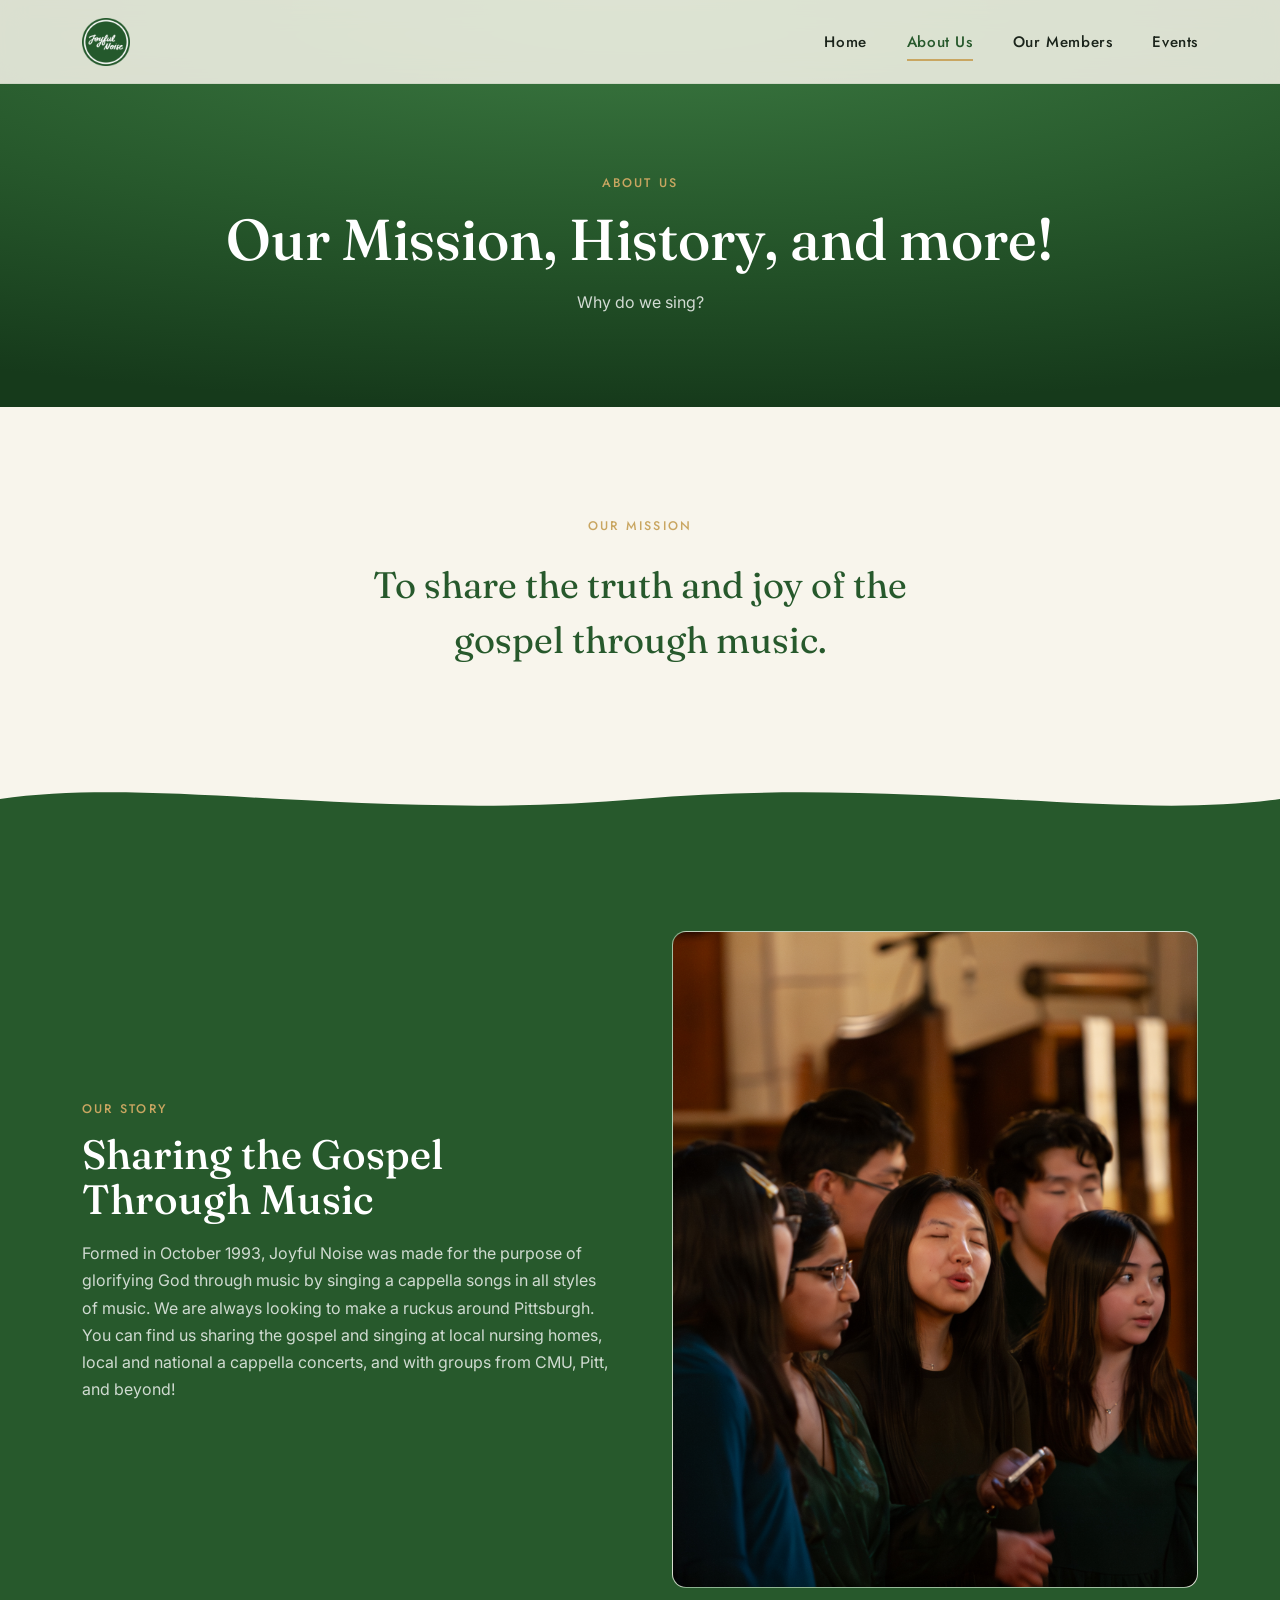
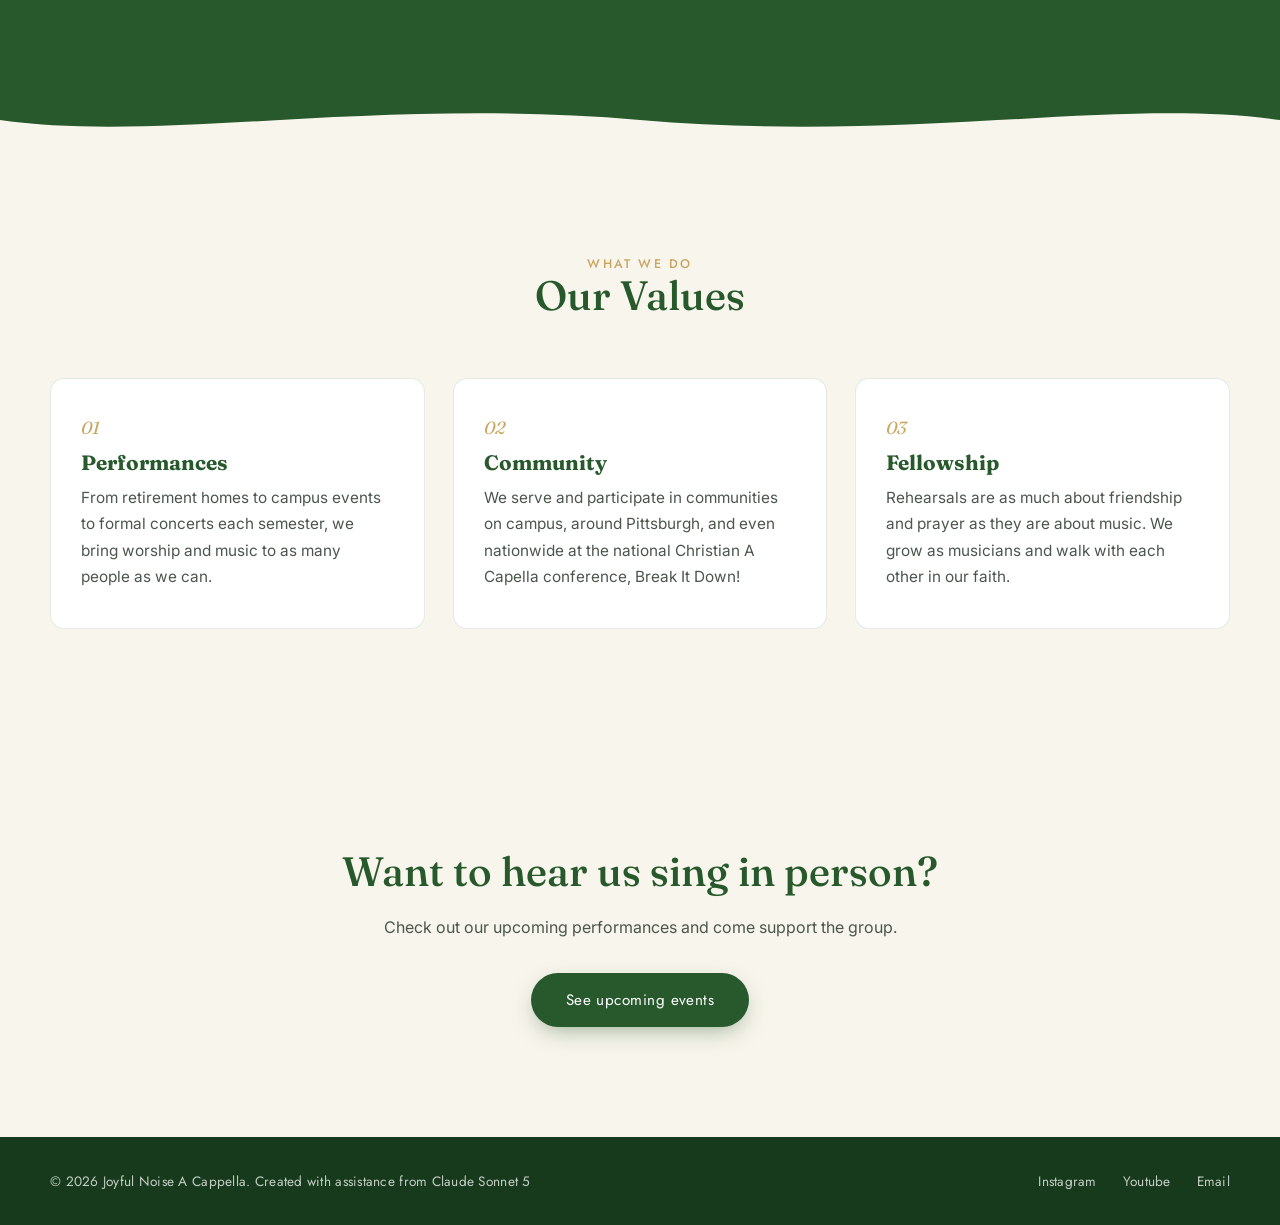
==== about.html @ fcc5c961 "inital commit" ====
<!DOCTYPE html>
<html lang="en">
<head>
<meta charset="UTF-8">
<meta name="viewport" content="width=device-width, initial-scale=1.0">
<title>About Us &mdash; Joyful Noise</title>
<link rel="icon" href="assets/favicon.png" sizes="any">
<link rel="icon" type="image/png" href="assets/favicon.png" sizes="32x32">
<link rel="apple-touch-icon" href="assets/favicon.png">
<link rel="stylesheet" href="styles.css">
</head>
<body>

<header class="site-nav">
  <div class="nav-inner">
    <a href="index.html" class="nav-logo">
      <img src="assets/favicon.png" alt="Joyful Noise logo">
    </a>
    <nav>
      <ul class="nav-links">
        <li><a href="index.html">Home</a></li>
        <li><a href="about.html" class="active">About Us</a></li>
        <li><a href="members.html">Our Members</a></li>
        <li><a href="events.html">Events</a></li>
      </ul>
    </nav>
    <button class="nav-toggle" aria-label="Toggle menu" aria-expanded="false">
      <span></span><span></span><span></span>
    </button>
  </div>
</header>

<section class="page-hero">
  <div class="wrap reveal">
    <span class="eyebrow">About Us</span>
    <h1>Our Mission, History, and more!</h1>
    <p>Why do we sing?</p>
  </div>
</section>

<!-- ============================================================
     MISSION STATEMENT
     ============================================================ -->
<section class="section mission wrap reveal">
  <span class="eyebrow">Our Mission</span>
  <blockquote> To share the truth and joy of the <br>gospel through music. </blockquote>
</section>

<div class="wave-divider" aria-hidden="true">
  <svg viewBox="0 0 1200 60" preserveAspectRatio="none"><path d="M0,30 C150,0 350,60 600,30 C850,0 1050,60 1200,30 L1200,60 L0,60 Z" fill="#27592C"></path></svg>
</div>

<!-- ============================================================
     OUR STORY
     ============================================================ -->
<section class="section section-dark">
  <div class="wrap story-grid">
    <div class="story-copy reveal">
      <span class="eyebrow">Our Story</span>
      <h2 class="section-title">Sharing the Gospel Through Music</h2>
      <p>Formed in October 1993, Joyful Noise was made for the purpose of glorifying God through music by singing a cappella songs in all styles of music. We are always looking to make a ruckus around Pittsburgh. You can find us sharing the gospel and singing at local nursing homes, local and national a cappella concerts, and with groups from CMU, Pitt, and beyond!</p>
    </div>
    <div class="story-photo reveal">
      <img src="assets/images/gallery.jpg" alt="Joyful Noise rehearsing together">
    </div>
  </div>
</section>

<div class="wave-divider flip" aria-hidden="true">
  <svg viewBox="0 0 1200 60" preserveAspectRatio="none"><path d="M0,30 C150,60 350,0 600,30 C850,60 1050,0 1200,30 L1200,60 L0,60 Z" fill="#27592C"></path></svg>
</div>

<!-- ============================================================
     WHAT WE DO
     ============================================================ -->
<section class="section wrap">
  <div class="center reveal" style="margin-bottom:60px;">
    <span class="eyebrow">What We Do</span>
    <h2 class="section-title">Our Values</h2>
  </div>
  <div class="values-grid">
    <div class="value-card reveal">
      <span class="num">01</span>
      <h3>Performances</h3>
      <p>From retirement homes to campus events to formal concerts each semester, we bring worship and music to as many people as we can.</p>
    </div>
    <div class="value-card reveal">
      <span class="num">02</span>
      <h3>Community</h3>
      <p>We serve and participate in communities on campus, around Pittsburgh, and even nationwide at the national Christian A Capella conference, Break It Down!</p>
    </div>
    <div class="value-card reveal">
      <span class="num">03</span>
      <h3>Fellowship</h3>
      <p>Rehearsals are as much about friendship and prayer as they are about music. We grow as musicians and walk with each other in our faith.</p>
    </div>
  </div>
</section>

<!-- ============================================================
     CTA
     ============================================================ -->
<section class="section about-cta wrap reveal">
  <h2 class="section-title">Want to hear us sing in person?</h2>
  <p>Check out our upcoming performances and come support the group.</p>
  <a href="events.html" class="btn btn-solid">See upcoming events</a>
</section>

<footer class="site-footer">
  <div class="footer-inner">
    <span>&copy; 2026 Joyful Noise A Cappella. Created with assistance from Claude Sonnet 5</span>
    <ul class="footer-links">
      <li><a href="https://www.instagram.com/cmujoyfulnoise?utm_source=ig_web_button_share_sheet&igsh=ZDNlZDc0MzIxNw==">Instagram</a></li>
      <li><a href="https://www.youtube.com/@CMUJoyfulNoise">Youtube</a></li>
      <li><a href="mailto:cmujoyfulnoise@gmail.com">Email</a></li>
    </ul>
  </div>
</footer>

<script src="script.js"></script>
</body>
</html>
---- styles.css ----
/* ============================================================
   JOYFUL NOISE — shared stylesheet
   Design tokens live at the top. Everything else derives from them.
   ============================================================ */

@import url('https://fonts.googleapis.com/css2?family=Fraunces:ital,opsz,wght@0,9..144,300;0,9..144,400;0,9..144,500;0,9..144,600;0,9..144,700;1,9..144,400;1,9..144,500&family=Jost:ital,wght@0,300;0,400;0,500;0,600;1,300;1,400&family=Inter:wght@300;400;500;600;700&display=swap');

:root{
  /* ---- color tokens ---- */
  --green-deep:   #27592C;
  --green-dark:   #163A1B;
  --green-mid:    #3A7340;
  --green-light:  #9CC2A0;
  --gold:         #C9A661;
  --gold-soft:    #E8DAB3;
  --cream:        #F8F5EC;
  --white:        #FFFFFF;
  --ink:          #1B241B;
  --ink-soft:     #4B564C;

  /* ---- type tokens ---- */
  --f-display: 'Fraunces', serif;
  --f-hero:    'Jost', sans-serif;
  --f-body:    'Inter', sans-serif;

  /* ---- layout tokens ---- */
  --nav-h: 84px;
  --max-w: 1180px;
  --radius: 14px;
  --ease: cubic-bezier(.22,.68,0,1);
}

*, *::before, *::after{ box-sizing: border-box; }
html{ scroll-behavior: smooth; }
@media (prefers-reduced-motion: reduce){
  html{ scroll-behavior: auto; }
  *, *::before, *::after{ animation-duration: 0.001ms !important; animation-iteration-count: 1 !important; transition-duration: 0.001ms !important; }
}

body{
  margin:0;
  font-family: var(--f-body);
  color: var(--ink);
  background: var(--cream);
  -webkit-font-smoothing: antialiased;
  overflow-x: hidden;
}

img{ max-width:100%; display:block; }

a{ color: inherit; text-decoration:none; }

.wrap{
  max-width: var(--max-w);
  margin: 0 auto;
  padding: 0 32px;
}

.eyebrow{
  font-family: var(--f-hero);
  text-transform: uppercase;
  letter-spacing: .18em;
  font-size: .78rem;
  font-weight: 500;
  color: var(--gold);
}

h1,h2,h3{
  font-family: var(--f-display);
  color: var(--green-deep);
  margin: 0;
  line-height: 1.1;
}

h2.section-title{
  font-size: clamp(1.9rem, 3.2vw, 2.8rem);
  font-weight: 500;
}

p{ line-height: 1.7; color: var(--ink-soft); }

.btn{
  display:inline-flex;
  align-items:center;
  justify-content:center;
  gap:.5em;
  font-family: var(--f-hero);
  font-size: .95rem;
  letter-spacing:.03em;
  padding: 15px 34px;
  border-radius: 999px;
  border: 1.5px solid transparent;
  cursor:pointer;
  transition: transform .35s var(--ease), background .3s ease, color .3s ease, border-color .3s ease, box-shadow .3s ease;
}
.btn-solid{
  background: var(--green-deep);
  color: var(--white);
  box-shadow: 0 8px 24px -8px rgba(39,89,44,.55);
}
.btn-solid:hover{ background: var(--green-dark); transform: translateY(-2px); box-shadow: 0 12px 28px -8px rgba(39,89,44,.6); }
.btn-outline{
  background: transparent;
  color: var(--green-deep);
  border-color: var(--gold);
}
.btn-outline:hover{ background: var(--gold); color: var(--green-dark); transform: translateY(-2px); }
.btn-outline-light{
  background: transparent;
  color: var(--white);
  border-color: rgba(255,255,255,.55);
}
.btn-outline-light:hover{ background: var(--white); color: var(--green-dark); }

/* ============================================================
   NAV
   ============================================================ */
.site-nav{
  position: fixed;
  top:0; left:0; right:0;
  z-index: 1000;
  height: var(--nav-h);
  background: rgba(248,245,236,.86);
  backdrop-filter: blur(14px) saturate(1.1);
  -webkit-backdrop-filter: blur(14px) saturate(1.1);
  border-bottom: 1px solid rgba(39,89,44,.08);
  transition: box-shadow .3s ease;
}
.site-nav.is-scrolled{ box-shadow: 0 8px 30px -12px rgba(27,36,27,.18); }
.nav-inner{
  max-width: var(--max-w);
  margin: 0 auto;
  height:100%;
  padding: 0 32px;
  display:flex;
  align-items:center;
  justify-content:space-between;
}
.nav-logo{
  display:flex;
  align-items:center;
  gap:12px;
}
.nav-logo img{
  width:48px;
  height:48px;
  object-fit:cover;
}
.nav-logo-word{
  font-family: var(--f-display);
  font-size: 1.2rem;
  font-weight: 600;
  color: var(--green-deep);
  letter-spacing: .01em;
}
.nav-links{
  display:flex;
  align-items:center;
  gap: 40px;
  list-style:none;
  margin:0; padding:0;
}
.nav-links a{
  position:relative;
  font-family: var(--f-hero);
  font-size: .95rem;
  font-weight: 500;
  letter-spacing: .04em;
  color: var(--ink);
  padding: 6px 0;
}
.nav-links a::after{
  content:"";
  position:absolute;
  left:0; bottom:-2px;
  width:0%; height:2px;
  background: var(--gold);
  transition: width .3s var(--ease);
}
.nav-links a:hover::after,
.nav-links a.active::after{ width:100%; }
.nav-links a.active{ color: var(--green-deep); }

.nav-toggle{
  display:none;
  width: 44px; height: 44px;
  border-radius: 10px;
  border: none;
  background: transparent;
  cursor:pointer;
  position: relative;
  z-index: 1100;
}
.nav-toggle span{
  position:absolute;
  left:11px; right:11px;
  height:2px;
  background: var(--green-deep);
  border-radius: 2px;
  transition: transform .35s var(--ease), opacity .25s ease, top .35s var(--ease);
}
.nav-toggle span:nth-child(1){ top:16px; }
.nav-toggle span:nth-child(2){ top:22px; }
.nav-toggle span:nth-child(3){ top:28px; }
.nav-toggle.is-open span:nth-child(1){ top:22px; transform: rotate(45deg); }
.nav-toggle.is-open span:nth-child(2){ opacity:0; }
.nav-toggle.is-open span:nth-child(3){ top:22px; transform: rotate(-45deg); }

/* ============================================================
   FOOTER
   ============================================================ */
.site-footer{
  background: var(--green-dark);
  color: rgba(255,255,255,.75);
  padding: 34px 32px;
}
.footer-inner{
  max-width: var(--max-w);
  margin:0 auto;
  display:flex;
  align-items:center;
  justify-content:space-between;
  gap: 20px;
  flex-wrap: wrap;
  font-family: var(--f-hero);
  font-size: .85rem;
  letter-spacing:.02em;
}
.footer-links{
  display:flex;
  gap: 26px;
  list-style:none;
  margin:0; padding:0;
}
.footer-links a{ color: rgba(255,255,255,.75); transition: color .25s ease; }
.footer-links a:hover{ color: var(--gold); }
.footer-wave{ opacity:.5; }

/* ============================================================
   HERO (index.html)
   ============================================================ */
.hero{
  position: relative;
  min-height: 100svh;
  display:flex;
  align-items:center;
  justify-content:center;
  overflow:hidden;
  background:
    radial-gradient(120% 90% at 50% 18%, #3D7C43 0%, #27592C 46%, #163A1B 100%);
}
.hero-bars{
  position:absolute;
  inset:0;
  display:flex;
  align-items:flex-end;
  justify-content: space-between;
  padding: 0;
  z-index: 1;
  opacity: .4;
}
.hero-bars span{
  flex: 1;
  margin: 0 2px;
  background: linear-gradient(to top, rgba(255,255,255,.28), rgba(255,255,255,0));
  border-radius: 3px 3px 0 0;
  animation: bar-pulse 3.2s ease-in-out infinite;
  transform-origin: bottom;
}
@keyframes bar-pulse{
  0%, 100%{ transform: scaleY(.25); }
  50%{ transform: scaleY(1); }
}
.hero::before{
  content:"";
  position:absolute; inset:0;
  background-image: radial-gradient(rgba(255,255,255,.05) 1px, transparent 1px);
  background-size: 3px 3px;
  opacity:.5;
  z-index:2;
  pointer-events:none;
}
.hero::after{
  content:"";
  position:absolute; inset:0;
  background: radial-gradient(80% 60% at 50% 100%, rgba(0,0,0,.35), transparent 70%);
  z-index:2;
  pointer-events:none;
}
.hero-content{
  position: relative;
  z-index: 3;
  text-align:center;
  padding: calc(var(--nav-h) + 40px) 24px 60px;
  display:flex;
  flex-direction:column;
  align-items:center;
}
.hero-kicker{
  position: absolute;
  top: 130px;
  left:16%;
  font-family: var(--f-hero);
  font-weight: 400;
  font-size: clamp(1.2rem, 2.4vw, 1.7rem);
  color: rgba(255,255,255,.92);
}
.hero-logo-link{ display:block; margin: 6px 0 10px; }
.hero-logo{
  width: min(800px, 78vw);
  height: auto;
  min-height: 110px;
  object-fit: contain;
  font-family: var(--f-display);
  font-style: italic;
  display:flex;
  align-items:center;
  justify-content:center;
  text-align:center;
  padding: 20px;
}

.hero-sub{
  position: absolute;
  top: 310px;
  left: 54%;
  font-family: var(--f-hero);
  font-weight: 400;
  font-size: clamp(1.1rem, 2.4vw, 1.5rem);
  color: rgba(255,255,255,.94);
  margin-top: 6px;
}
.hero-verse{
  position: absolute;
  top: 340px;
  left: 73.5%;
  font-family: var(--f-hero);
  font-weight: 300;
  font-size: .95rem;
  letter-spacing:.05em;
  color: var(--gold-soft);
  margin-top: 10px;
}
.hero-scroll{
  position:absolute;
  bottom: 28px;
  left:50%;
  transform: translateX(-50%);
  z-index:3;
  display:flex;
  flex-direction:column;
  align-items:center;
  gap:8px;
  color: rgba(255,255,255,.7);
  font-family: var(--f-hero);
  font-size:.72rem;
  letter-spacing:.2em;
  text-transform:uppercase;
}
.hero-scroll .line{
  width:1px; height:34px;
  background: linear-gradient(to bottom, rgba(255,255,255,.8), transparent);
  animation: scroll-line 2.2s ease-in-out infinite;
}
@keyframes scroll-line{
  0%{ transform: scaleY(0); transform-origin: top; }
  50%{ transform: scaleY(1); transform-origin: top; }
  51%{ transform-origin: bottom; }
  100%{ transform: scaleY(0); transform-origin: bottom; }
}

/* ============================================================
   WAVE DIVIDER
   ============================================================ */
.wave-divider{
  display:block;
  width:100%;
  height:auto;
  line-height:0;
  margin: -1px 0;
}
.wave-divider svg{ display:block; width:100%; height: 46px; }

.wave-divider.flip svg{
  transform: scale(-1, -1);
}

/* ============================================================
   SECTION: generic paddings
   ============================================================ */
.section{ padding: 110px 0; }
.section-tight{ padding: 80px 0; }
.section-dark{ background: var(--green-deep); color: var(--white); }
.section-dark p{ color: rgba(255,255,255,.78); }
.section-dark h2{ color: var(--white); }
.center{ text-align:center; }

/* reveal-on-scroll */
.reveal{ opacity:0; transform: translateY(28px); transition: opacity .8s var(--ease), transform .8s var(--ease); }
.reveal.is-visible{ opacity:1; transform:none; }

/* ============================================================
   WHO WE ARE
   ============================================================ */
.who-we-are{
  text-align:center;
}
.who-we-are .eyebrow{ display:block; margin-bottom: 14px; }
.who-we-are h2{ max-width: 720px; margin: 0 auto 22px; }
.who-we-are p{ max-width: 620px; margin: 0 auto 40px; font-size: 1.05rem; }
.who-actions{
  display:flex;
  gap: 20px;
  justify-content:center;
  flex-wrap:wrap;
}

/* ============================================================
   CONCERT SECTION
   ============================================================ */
.concert-grid{
  display:grid;
  grid-template-columns: 1fr 1.15fr;
  gap: 60px;
  align-items:center;
}
.concert-copy .eyebrow{ display:block; margin-bottom:14px; }
.concert-copy h2{ margin-bottom: 18px; }
.concert-copy p{ margin-bottom: 30px; }
.video-frame{
  position:relative;
  width:100%;
  aspect-ratio: 16/9;
  border-radius: var(--radius);
  overflow:hidden;
  background: linear-gradient(150deg, #1f4d24, #0f2712);
  border: 1px solid rgba(255,255,255,.12);
  box-shadow: 0 30px 60px -24px rgba(0,0,0,.6);
}
.video-frame iframe{
  position:absolute; inset:0;
  width:100%; height:100%;
  border:0;
}
.video-placeholder{
  position:absolute; inset:0;
  display:flex;
  flex-direction:column;
  gap:14px;
  align-items:center;
  justify-content:center;
  color: rgba(255,255,255,.75);
  font-family: var(--f-hero);
  font-size:.85rem;
  letter-spacing:.04em;
  text-align:center;
  padding: 20px;
}
.play-ring{
  width:64px; height:64px;
  border-radius:50%;
  border: 1.5px solid var(--gold);
  display:flex; align-items:center; justify-content:center;
}
.play-ring svg{ width:20px; height:20px; fill: var(--gold); margin-left:3px; }

/* ============================================================
   GROUP PHOTO
   ============================================================ */
.group-photo-section{ padding-bottom: 0; }
.group-photo-frame{
  position:relative;
  width:100%;
  aspect-ratio: 21/9;
  border-radius: var(--radius);
  overflow:hidden;
  background: linear-gradient(135deg, var(--green-light), var(--cream));
  border: 1px solid rgba(39,89,44,.15);
}
.group-photo-frame img{
  width:100%; height:100%;
  object-fit:cover;
}
.img-placeholder-label{
  position:absolute; inset:0;
  display:flex;
  align-items:center;
  justify-content:center;
  font-family: var(--f-hero);
  color: var(--green-deep);
  opacity:.55;
  font-size:.85rem;
  letter-spacing:.06em;
  text-transform:uppercase;
  text-align:center;
  padding: 20px;
  pointer-events:none;
}

/* ============================================================
   GALLERY (interactive carousel)
   ============================================================ */
.gallery-head{
  display:flex;
  align-items:flex-end;
  justify-content:space-between;
  gap: 20px;
  margin-bottom: 34px;
  flex-wrap:wrap;
}
.gallery-controls{ display:flex; gap:12px; }
.gallery-arrow{
  width: 48px; height:48px;
  border-radius:50%;
  border: 1.5px solid var(--green-deep);
  background: transparent;
  display:flex; align-items:center; justify-content:center;
  cursor:pointer;
  transition: background .3s ease, transform .2s ease;
  color: var(--green-deep);
}
.gallery-arrow:hover{ background: var(--green-deep); color:var(--white); }
.gallery-arrow:active{ transform: scale(.94); }
.gallery-arrow svg{ width:18px; height:18px; }

.gallery-viewport{
  overflow:hidden;
  border-radius: var(--radius);
}
.gallery-track{
  display:flex;
  gap: 20px;
  transition: transform .55s var(--ease);
  will-change: transform;
}
.gallery-slide{
  flex: 0 0 calc((100% - 40px)/3);
  aspect-ratio: 4/5;
  border-radius: var(--radius);
  background: linear-gradient(160deg, var(--green-light), var(--cream) 130%);
  position:relative;
  overflow:hidden;
  border: 1px solid rgba(39,89,44,.14);
}
.gallery-slide img{ width:100%; height:100%; object-fit:cover; }
.gallery-dots{
  display:flex;
  gap:8px;
  justify-content:center;
  margin-top: 26px;
}
.gallery-dots button{
  width:8px; height:8px;
  border-radius:50%;
  border:none;
  background: rgba(39,89,44,.25);
  cursor:pointer;
  padding:0;
  transition: background .3s ease, transform .3s ease;
}
.gallery-dots button.is-active{ background: var(--green-deep); transform: scale(1.3); }
.gallery-cta{ text-align:center; margin-top: 50px; }

/* ============================================================
   CONNECT SECTION
   ============================================================ */
.connect-section{
  background: var(--green-dark);
  color: var(--white);
  position:relative;
  overflow:hidden;
}
.connect-inner{ text-align:center; position:relative; z-index:2; }
.connect-inner .eyebrow{ display:block; margin-bottom:14px; }
.connect-inner h2{ color:var(--white); margin-bottom: 16px; }
.connect-inner p{ max-width:520px; margin: 0 auto 44px; }
.connect-links{
  display:flex;
  gap: 22px;
  justify-content:center;
  flex-wrap:wrap;
}
.connect-link{
  display:flex;
  align-items:center;
  gap: 12px;
  padding: 16px 26px;
  border-radius: 999px;
  border: 1px solid rgba(255,255,255,.22);
  font-family: var(--f-hero);
  font-size:.92rem;
  letter-spacing:.02em;
  transition: border-color .3s ease, background .3s ease, transform .3s ease;
}
.connect-link:hover{ background: rgba(255,255,255,.08); border-color: var(--gold); transform: translateY(-2px); }
.connect-link svg{ width:20px; height:20px; fill: var(--gold); }

/* ============================================================
   ABOUT PAGE
   ============================================================ */
.page-hero{
  padding: calc(var(--nav-h) + 90px) 0 90px;
  background: radial-gradient(120% 100% at 50% 0%, #3D7C43 0%, #27592C 55%, #163A1B 100%);
  color: var(--white);
  text-align:center;
  position:relative;
  overflow:hidden;
}
.page-hero .eyebrow{ display:block; margin-bottom: 16px; }
.page-hero h1{
  color: var(--white);
  font-size: clamp(2.4rem, 5vw, 3.6rem);
  font-weight: 500;
}
.page-hero p{ color: rgba(255,255,255,.8); max-width: 560px; margin: 18px auto 0; }

.mission{
  text-align:center;
}
.mission blockquote{
  font-family: var(--f-display);
  font-style: bold;
  font-weight: 400;
  font-size: clamp(1.5rem, 3.4vw, 2.3rem);
  color: var(--green-deep);
  max-width: 840px;
  margin: 0 auto;
  line-height: 1.5;
  position:relative;
}
/*.mission blockquote::before,
.mission blockquote::after{
  content: '"';
  color: var(--gold);
  font-size: 1.4em;
} */
.mission .eyebrow{ display:block; margin-bottom: 22px; }

.story-grid{
  display:grid;
  grid-template-columns: 1fr 1fr;
  gap: 64px;
  align-items:center;
}
.story-copy .eyebrow{ display:block; margin-bottom:14px; }
.story-copy h2{ margin-bottom:18px; }
.story-copy p + p{ margin-top: 16px; }
.story-photo{
  aspect-ratio: 4/5;
  border-radius: var(--radius);
  background: linear-gradient(150deg, var(--green-light), var(--cream));
  border: 1px solid rgba(39,89,44,.15);
  position:relative;
  overflow:hidden;
}
.story-photo img{ width:100%; height:100%; object-fit:cover; }

.values-grid{
  display:grid;
  grid-template-columns: repeat(3, 1fr);
  gap: 28px;
}
.value-card{
  background: var(--white);
  border: 1px solid rgba(39,89,44,.12);
  border-radius: var(--radius);
  padding: 38px 30px;
  text-align:left;
  transition: transform .35s var(--ease), box-shadow .35s var(--ease);
}
.value-card:hover{ transform: translateY(-6px); box-shadow: 0 24px 44px -22px rgba(27,36,27,.25); }
.value-card .num{
  font-family: var(--f-display);
  font-style: italic;
  color: var(--gold);
  font-size: 1.1rem;
  margin-bottom: 14px;
  display:block;
}
.value-card h3{ font-size: 1.3rem; margin-bottom: 10px; }
.value-card p{ font-size: .96rem; margin:0; }

.about-cta{
  text-align:center;
}
.about-cta h2{ margin-bottom: 20px; }
.about-cta p{ max-width: 520px; margin: 0 auto 32px; }

/* ============================================================
   MEMBERS PAGE
   ============================================================ */

.members-empty-note{
  text-align:center;
  padding-bottom: 15px;
  margin-top: -80px;
  color: var(--ink-soft);
  font-size:.80rem;
}

.members-grid{
  display:grid;
  grid-template-columns: repeat(4, 1fr);
  gap: 30px 26px;
}
.member-card{
  background: var(--white);
  border-radius: var(--radius);
  overflow:hidden;
  border: 1px solid rgba(39,89,44,.1);
  transition: transform .35s var(--ease), box-shadow .35s var(--ease);
}
.member-card:hover{ transform: translateY(-6px); box-shadow: 0 26px 46px -24px rgba(27,36,27,.25); }
.member-photo{
  aspect-ratio: 1/1;
  background: linear-gradient(150deg, var(--green-light), var(--cream));
  position:relative;
  overflow:hidden;
}
.member-photo img{ width:100%; height:100%; object-fit:cover; }
.member-info{ padding: 20px 20px 24px; }
.voice-pill{
  display:inline-block;
  font-family: var(--f-hero);
  font-size: .72rem;
  letter-spacing:.06em;
  text-transform:uppercase;
  font-weight:500;
  padding: 5px 12px;
  border-radius: 999px;
  margin-bottom: 12px;
}
.voice-soprano{ background: rgba(156,194,160,.35); color: #1F4A24; }
.voice-alto{ background: rgba(201,166,97,.28); color: #6B4E17; }
.voice-tenor{ background: rgba(39,89,44,.14); color: var(--green-deep); }
.voice-baritone{ background: var(--cream); color: #6B4E17; }
.voice-bass{ background: rgba(27,36,27,.1); color: var(--ink); }

.leadership-badge{
  position:absolute;
  top:10px; right:10px;
  z-index:2;
  background: var(--gold);
  color: var(--green-dark);
  font-family: var(--f-hero);
  font-size:.66rem;
  font-weight:600;
  letter-spacing:.05em;
  text-transform:uppercase;
  padding:5px 11px;
  border-radius:999px;
  box-shadow: 0 6px 14px -6px rgba(0,0,0,.4);
}

.member-name{
  font-family: var(--f-display);
  font-size: 1.2rem;
  color: var(--green-deep);
  margin-bottom: 4px;
}
.member-major{
  font-size: .88rem;
  color: var(--ink-soft);
  margin-bottom: 10px;
}
.member-verse{
  font-family: var(--f-hero);
  font-style: italic;
  font-size: .85rem;
  color: var(--gold);
  display:flex;
  align-items:center;
  gap:8px;
}
.member-verse svg{ width:14px; height:14px; fill: var(--gold); flex-shrink:0; }

/* ============================================================
   EVENTS PAGE
   ============================================================ */
.events-list{
  display:flex;
  flex-direction:column;
}
.event-row{
  display:grid;
  grid-template-columns: 110px 1fr auto;
  gap: 30px;
  align-items:center;
  padding: 30px 0;
  border-bottom: 1px solid rgba(39,89,44,.15);
}
.event-row:first-child{ padding-top:0; }
.event-date{
  background: var(--green-deep);
  color: var(--white);
  border-radius: 12px;
  text-align:center;
  padding: 14px 8px;
  font-family: var(--f-hero);
}
.event-date .month{ font-size:.72rem; letter-spacing:.1em; text-transform:uppercase; color: var(--gold-soft); }
.event-date .day{ font-family: var(--f-display); font-size: 1.7rem; line-height:1.1; }
.event-main h3{ font-size:1.35rem; margin-bottom:8px; }
.event-meta{
  display:flex;
  gap: 18px;
  flex-wrap:wrap;
  font-family: var(--f-hero);
  font-size:.85rem;
  color: var(--green-mid);
  margin-bottom: 10px;
}
.event-meta span{ display:flex; align-items:center; gap:6px; }
.event-meta svg{ width:14px; height:14px; fill: var(--green-mid); }
.event-main p{ margin:0; font-size:.95rem; max-width: 560px; }
.event-cta{ white-space:nowrap; }

.events-empty-note{
  text-align:center;
  margin-top: 50px;
  color: var(--ink-soft);
  font-size:.92rem;
}

/* ============================================================
   RESPONSIVE
   ============================================================ */
@media (max-width: 900px){
  .concert-grid{ grid-template-columns:1fr; gap:40px; }
  .story-grid{ grid-template-columns:1fr; gap:40px; }
  .story-photo{ order:-1; }
  .values-grid{ grid-template-columns: 1fr 1fr; }
  .members-grid{ grid-template-columns: repeat(3,1fr); }
  .gallery-slide{ flex-basis: calc((100% - 20px)/2); }
}

@media (max-width: 720px){
  :root{ --nav-h: 72px; }
  .nav-links{
    position: fixed;
    top: var(--nav-h);
    left:0; right:0;
    height: calc(35dvh - var(--nav-h)); 
    background: rgba(248, 245, 236, 0.9);
    backdrop-filter: blur(14px);
    -webkit-backdrop-filter: blur(14px);
    flex-direction:column;
    justify-content:flex-start;
    align-items:flex-start;
    gap: 4px;
    padding: 30px 32px;
    transform: translateX(100%);
    transition: transform .4s var(--ease);
    z-index: 1050;
  }
  .nav-links.is-open{ transform: translateX(0); }
  .nav-links a{
    font-size: 1.3rem;
    padding: 16px 0;
    width:100%;
  }
  .nav-links a::after{
    content:"";
    position:absolute;
    left:0; bottom:18px;
    width:0%; height:2px;
  }
  .nav-toggle{ display:block; }

  .hero-logo{ width: 100vw; }
  .hero-kicker{
    position: absolute;
    top: 120px;
    left: 18%;
    font-size: clamp(0.8rem, 3.4vw, 1rem);
  }
  .hero-sub{
    position: absolute;
    top: 220px;
    left: 63%;
    transform: translateX(-50%);
    font-size: clamp(0.8rem, 3.4vw, 1rem);
  }
  .hero-verse{
    position: absolute;
    top: 240px;
    left: 72%;
    transform: translateX(-50%);
    font-size: clamp(0.7rem, 3.4vw, 0.9rem);
  }

  .section{ padding: 76px 15px; }
  .who-actions{ flex-direction:column; align-items:stretch; }
  .who-actions .btn{ width:100%; }
  .values-grid{ grid-template-columns: 1fr; }
  .members-grid{ grid-template-columns: repeat(2,1fr); }
  .members-empty-note{ margin-top: -45px; font-size:.65rem; }
  .gallery-slide{ flex-basis: 100%; }
  .event-row{ grid-template-columns: 70px 1fr; }
  .event-cta{ grid-column: 1 / -1; }
  .footer-inner{ flex-direction:column; text-align:center; }
  .connect-links{ flex-direction:column; align-items:stretch; }
}

@media (max-width: 480px){
  .members-grid{ grid-template-columns: 1fr 1fr; }
  .wrap{ padding: 0 20px; }
}
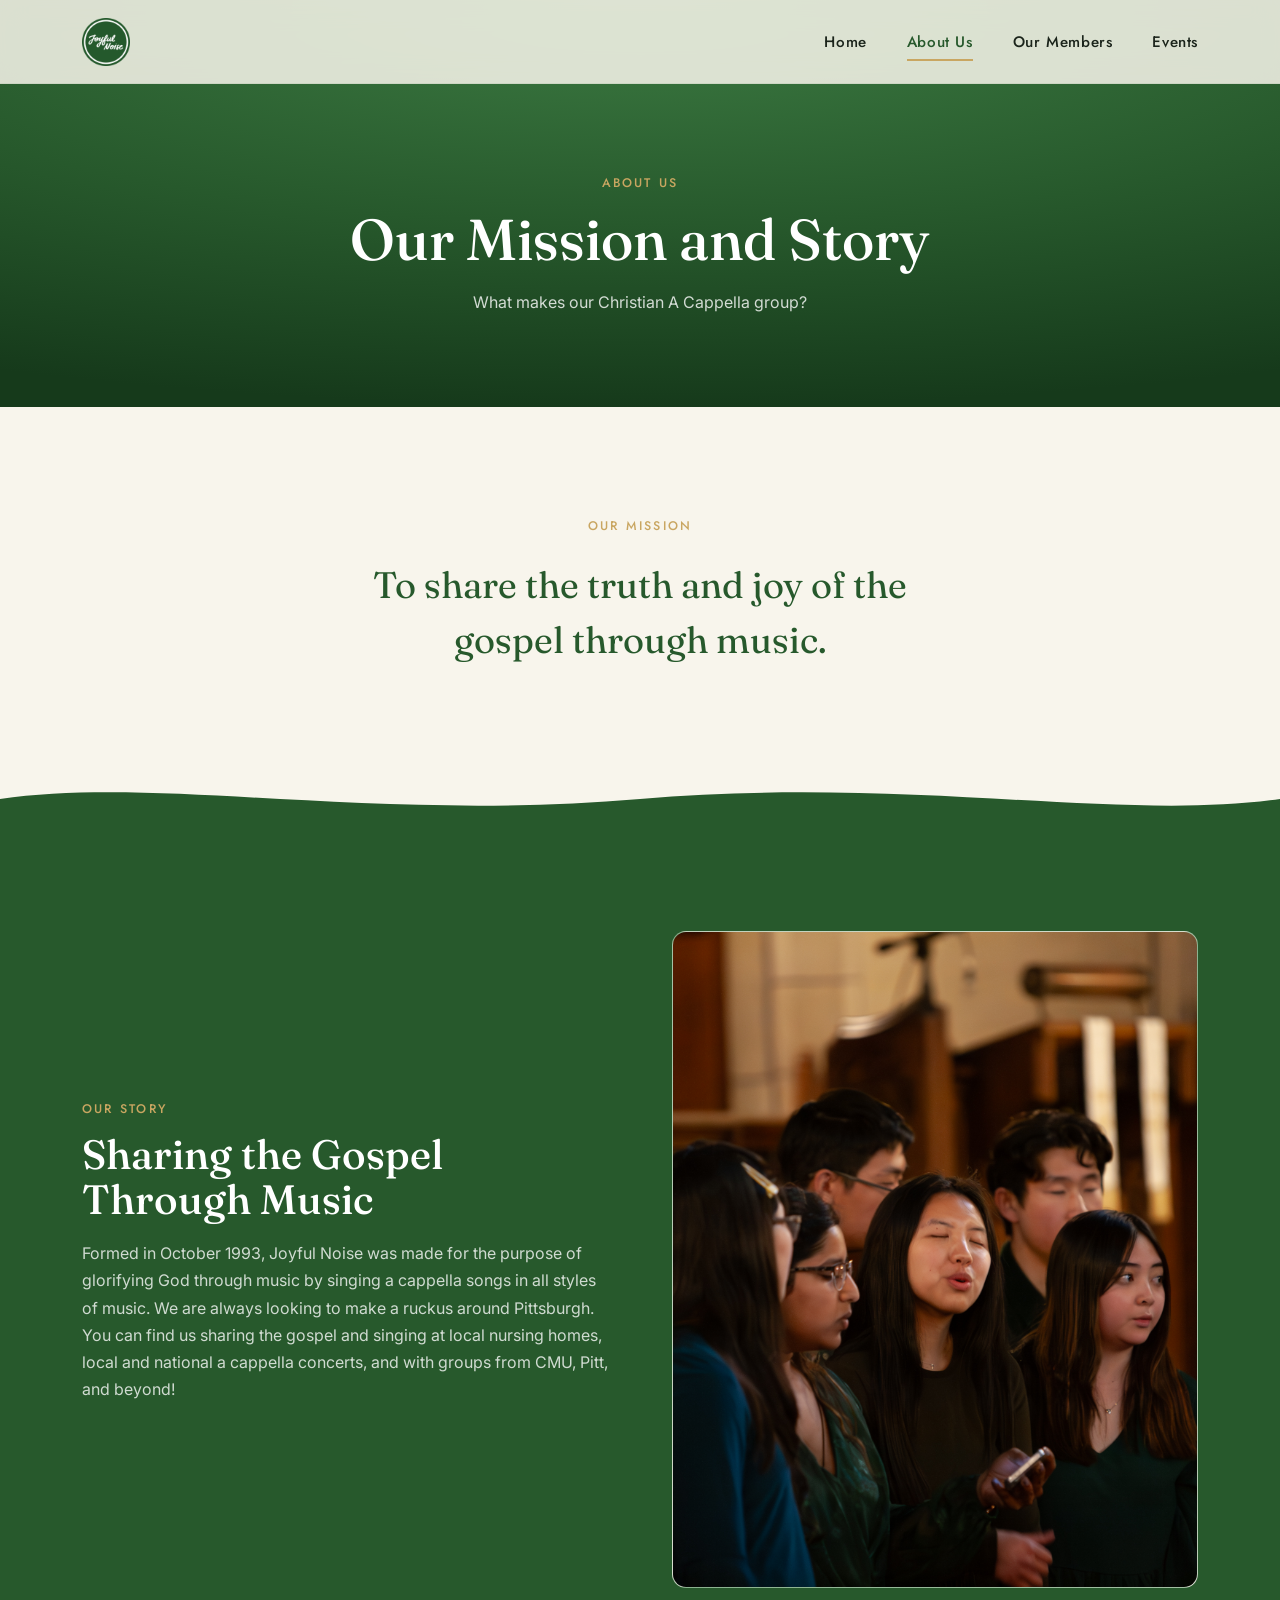
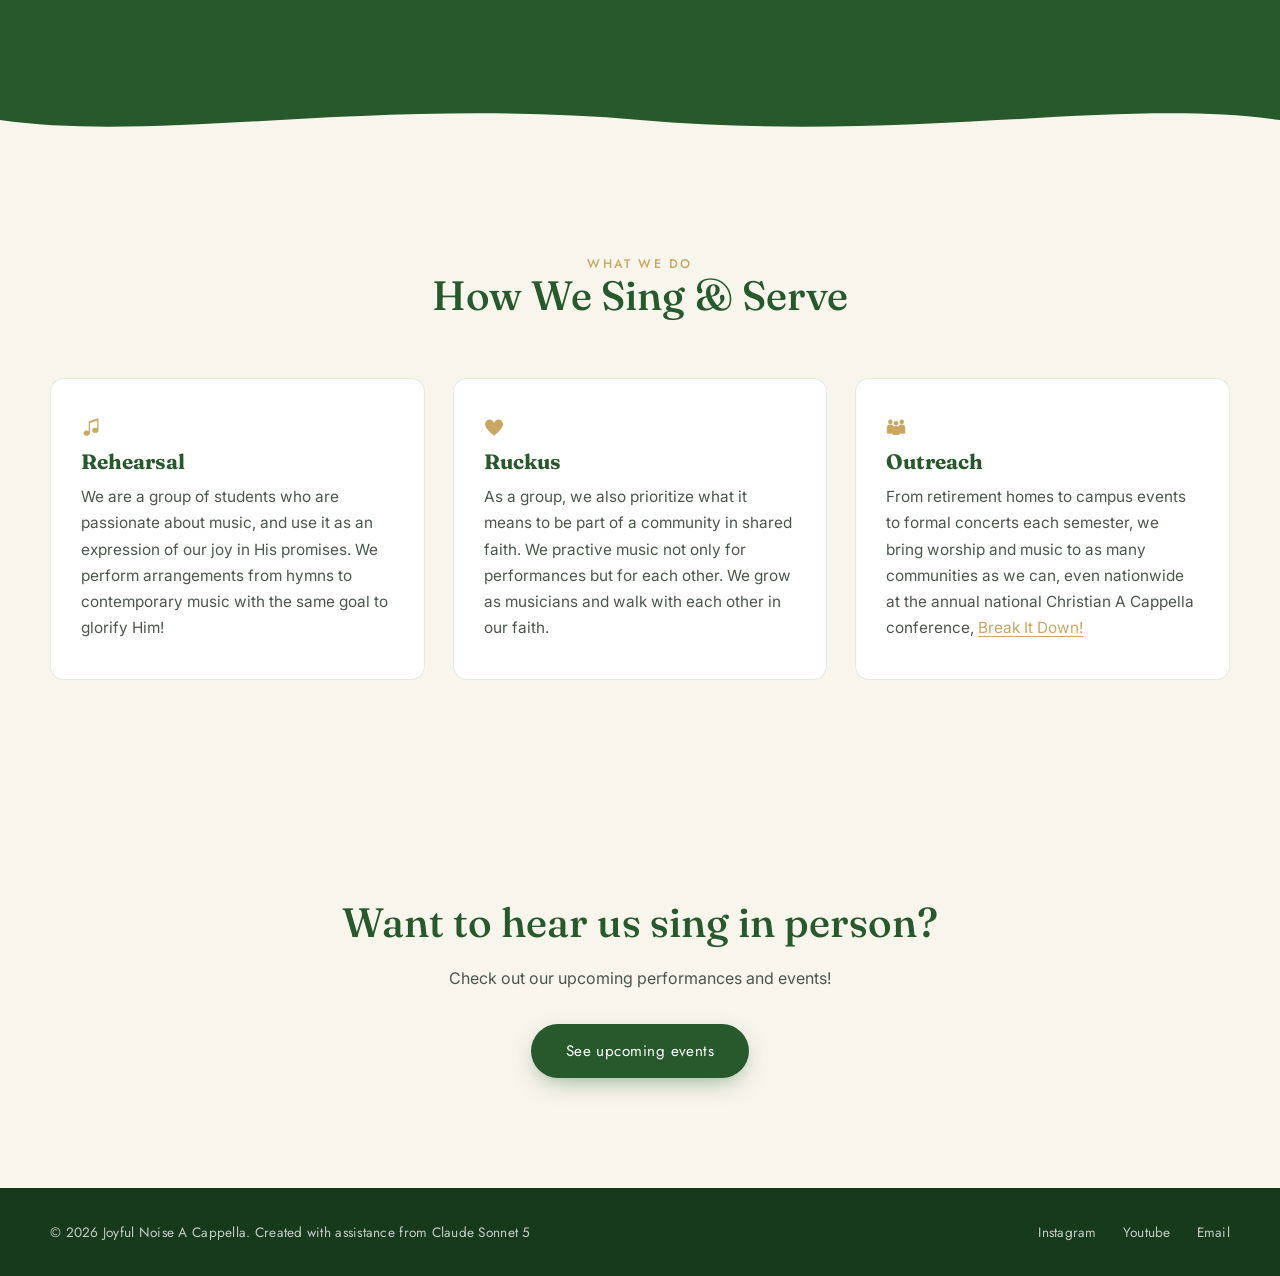
==== commit 8a65a33d: "tweaking" ====
--- a/about.html
+++ b/about.html
@@ -33,8 +33,8 @@
 <section class="page-hero">
   <div class="wrap reveal">
     <span class="eyebrow">About Us</span>
-    <h1>Our Mission, History, and more!</h1>
-    <p>Why do we sing?</p>
+    <h1>Our Mission and Story</h1>
+    <p>What makes our Christian A Cappella group?</p>
   </div>
 </section>
 
@@ -43,7 +43,7 @@
      ============================================================ -->
 <section class="section mission wrap reveal">
   <span class="eyebrow">Our Mission</span>
-  <blockquote> To share the truth and joy of the <br>gospel through music. </blockquote>
+  <blockquote> To share the truth and joy of the gospel through music. </blockquote>
 </section>
 
 <div class="wave-divider" aria-hidden="true">
@@ -76,23 +76,23 @@
 <section class="section wrap">
   <div class="center reveal" style="margin-bottom:60px;">
     <span class="eyebrow">What We Do</span>
-    <h2 class="section-title">Our Values</h2>
+    <h2 class="section-title">How We Sing & Serve</h2>
   </div>
   <div class="values-grid">
     <div class="value-card reveal">
-      <span class="num">01</span>
-      <h3>Performances</h3>
-      <p>From retirement homes to campus events to formal concerts each semester, we bring worship and music to as many people as we can.</p>
+      <span class="icon"><img src='assets/about/performance.png' height="20" width="20"></span>
+      <h3>Rehearsal</h3>
+      <p>We are a group of students who are passionate about music, and use it as an expression of our joy in His promises. We perform arrangements from hymns to contemporary music with the same goal to glorify Him!</p>
     </div>
     <div class="value-card reveal">
-      <span class="num">02</span>
-      <h3>Community</h3>
-      <p>We serve and participate in communities on campus, around Pittsburgh, and even nationwide at the national Christian A Capella conference, Break It Down!</p>
+      <span class="icon"><img src='assets/about/fellowship.png' height="20" width="20"></span>
+      <h3>Ruckus</h3>
+      <p>As a group, we also prioritize what it means to be part of a community in shared faith. We practive music not only for performances but for each other. We grow as musicians and walk with each other in our faith.</p>
     </div>
     <div class="value-card reveal">
-      <span class="num">03</span>
-      <h3>Fellowship</h3>
-      <p>Rehearsals are as much about friendship and prayer as they are about music. We grow as musicians and walk with each other in our faith.</p>
+      <span class="icon"><img src='assets/about/community.png' height="20" width="20"></span>
+      <h3>Outreach</h3>
+      <p>From retirement homes to campus events to formal concerts each semester, we bring worship and music to as many communities as we can, even nationwide at the annual national Christian A Cappella conference, <a href="https://breakitdownorg.netlify.app" class="inline-link">Break It Down!</a></p>
     </div>
   </div>
 </section>
@@ -102,7 +102,7 @@
      ============================================================ -->
 <section class="section about-cta wrap reveal">
   <h2 class="section-title">Want to hear us sing in person?</h2>
-  <p>Check out our upcoming performances and come support the group.</p>
+  <p>Check out our upcoming performances and events!</p>
   <a href="events.html" class="btn btn-solid">See upcoming events</a>
 </section>
 
--- a/styles.css
+++ b/styles.css
@@ -53,7 +53,8 @@
 .wrap{
   max-width: var(--max-w);
   margin: 0 auto;
-  padding: 0 32px;
+  padding-left: 32px;
+  padding-right: 32px;
 }
 
 .eyebrow{
@@ -623,7 +624,7 @@
   font-weight: 400;
   font-size: clamp(1.5rem, 3.4vw, 2.3rem);
   color: var(--green-deep);
-  max-width: 840px;
+  max-width: 600px;
   margin: 0 auto;
   line-height: 1.5;
   position:relative;
@@ -669,7 +670,7 @@
   transition: transform .35s var(--ease), box-shadow .35s var(--ease);
 }
 .value-card:hover{ transform: translateY(-6px); box-shadow: 0 24px 44px -22px rgba(27,36,27,.25); }
-.value-card .num{
+.value-card .icon{
   font-family: var(--f-display);
   font-style: italic;
   color: var(--gold);
@@ -679,6 +680,18 @@
 }
 .value-card h3{ font-size: 1.3rem; margin-bottom: 10px; }
 .value-card p{ font-size: .96rem; margin:0; }
+
+.inline-link {
+  color: var(--gold);
+  text-decoration: underline;
+  text-decoration-color: var(--gold);
+  text-underline-offset: 3px;
+}
+
+.inline-link:hover {
+  color: var(--green-deep);
+  text-decoration-color: var(--green-deep);
+}
 
 .about-cta{
   text-align:center;
@@ -798,8 +811,8 @@
   padding: 14px 8px;
   font-family: var(--f-hero);
 }
-.event-date .month{ font-size:.72rem; letter-spacing:.1em; text-transform:uppercase; color: var(--gold-soft); }
-.event-date .day{ font-family: var(--f-display); font-size: 1.7rem; line-height:1.1; }
+.event-date .month{ display: block; font-size:.72rem; letter-spacing:.1em; text-transform:uppercase; color: var(--gold-soft); }
+.event-date .day{ display: block; font-family: var(--f-display); font-size: 1.7rem; line-height:1.1; }
 .event-main h3{ font-size:1.35rem; margin-bottom:8px; }
 .event-meta{
   display:flex;
@@ -876,25 +889,30 @@
   }
   .hero-sub{
     position: absolute;
-    top: 220px;
-    left: 63%;
+    top: 200px;
+    left: 62%;
     transform: translateX(-50%);
     font-size: clamp(0.8rem, 3.4vw, 1rem);
   }
   .hero-verse{
     position: absolute;
-    top: 240px;
+    top: 220px;
     left: 72%;
     transform: translateX(-50%);
     font-size: clamp(0.7rem, 3.4vw, 0.9rem);
   }
 
-  .section{ padding: 76px 15px; }
+  .section{ padding: 78px 15px; }
+  .group-photo-section{ padding-bottom: 78px; }
   .who-actions{ flex-direction:column; align-items:stretch; }
   .who-actions .btn{ width:100%; }
   .values-grid{ grid-template-columns: 1fr; }
   .members-grid{ grid-template-columns: repeat(2,1fr); }
-  .members-empty-note{ margin-top: -45px; font-size:.65rem; }
+  .members-empty-note{ margin-top: 0px; font-size:.65rem; }
+  .leadership-badge{ font-size:.40rem; padding:4px 10px; }
+  .voice-pill{ font-size:.60rem; padding:4px 10px; }
+  .member-major{ font-size:.70rem; }
+  .member-verse{ font-size:.65rem; }
   .gallery-slide{ flex-basis: 100%; }
   .event-row{ grid-template-columns: 70px 1fr; }
   .event-cta{ grid-column: 1 / -1; }
@@ -904,5 +922,7 @@
 
 @media (max-width: 480px){
   .members-grid{ grid-template-columns: 1fr 1fr; }
-  .wrap{ padding: 0 20px; }
-}
+  .wrap{ padding: 30px 20px; }
+  .mission { padding: 200px 15px; }
+  .mission blockquote{ font-size: clamp(1.8rem, 2vw, 2rem); }
+}
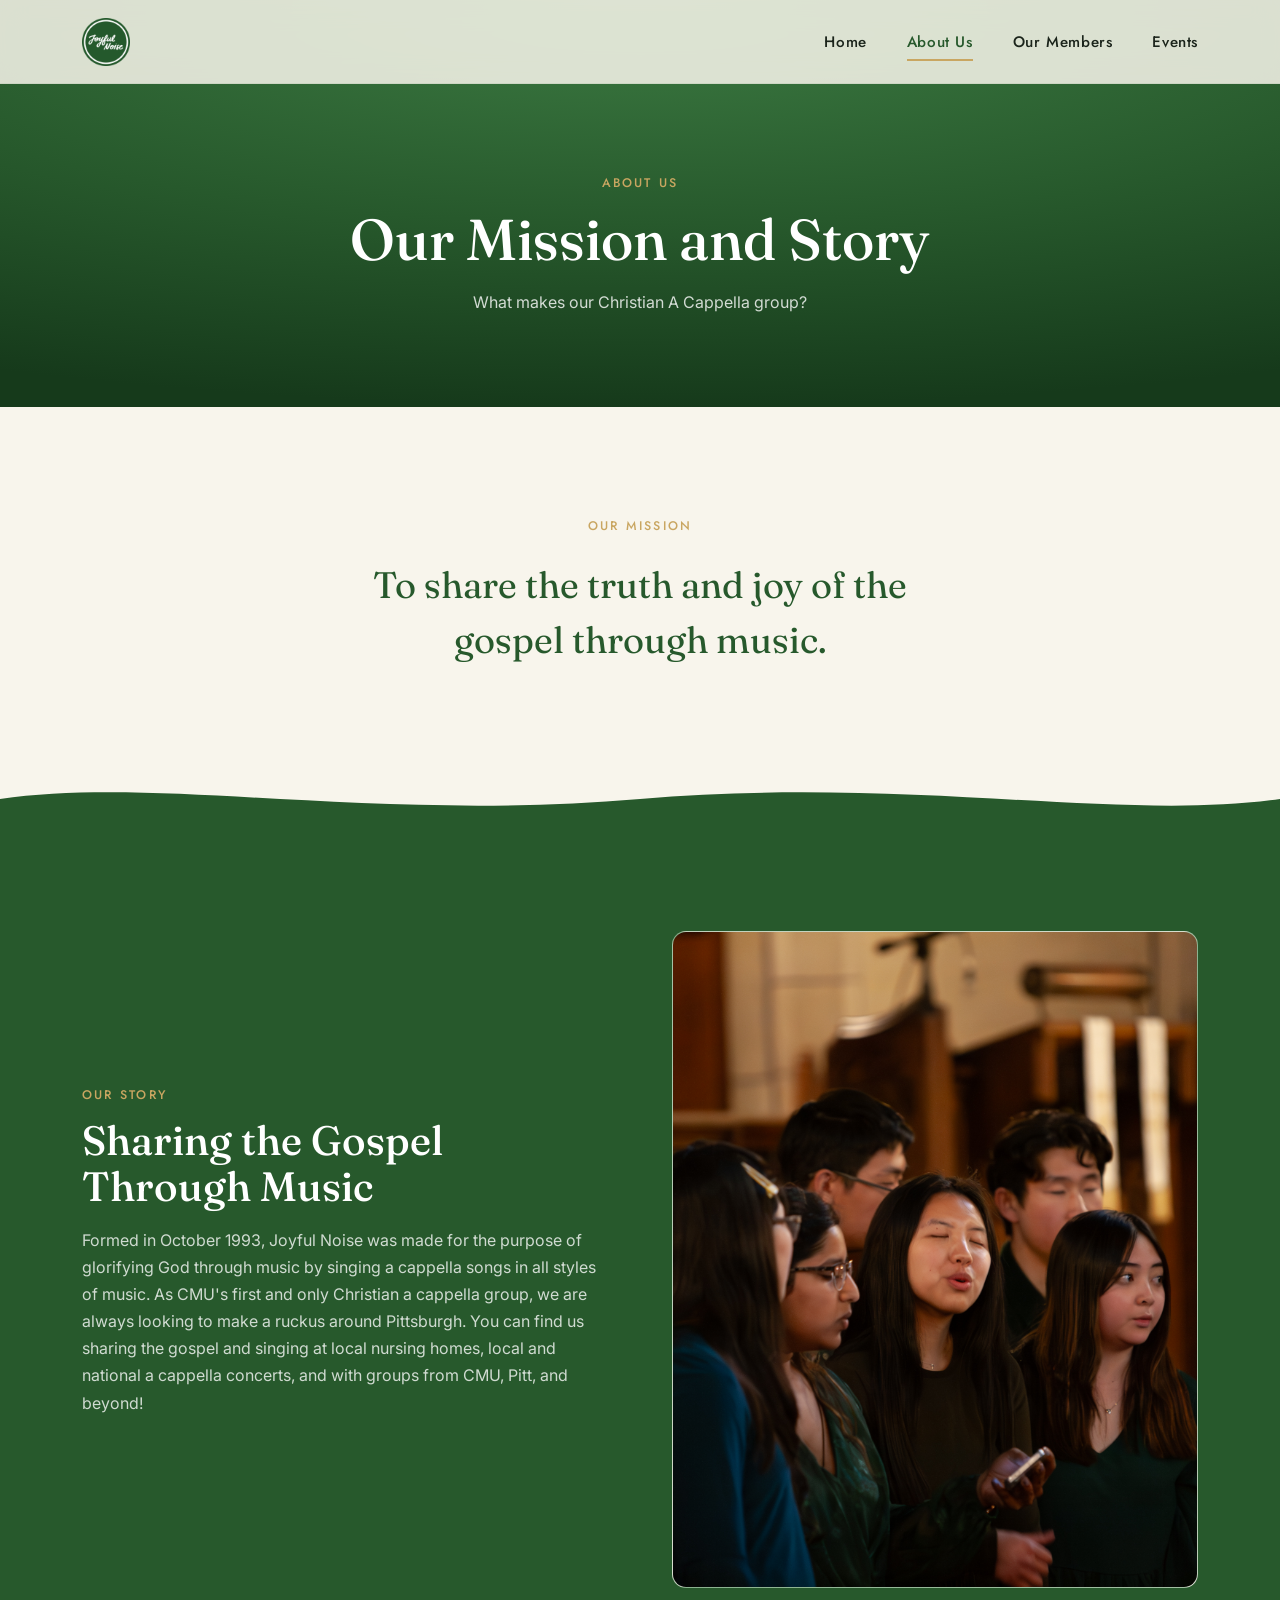
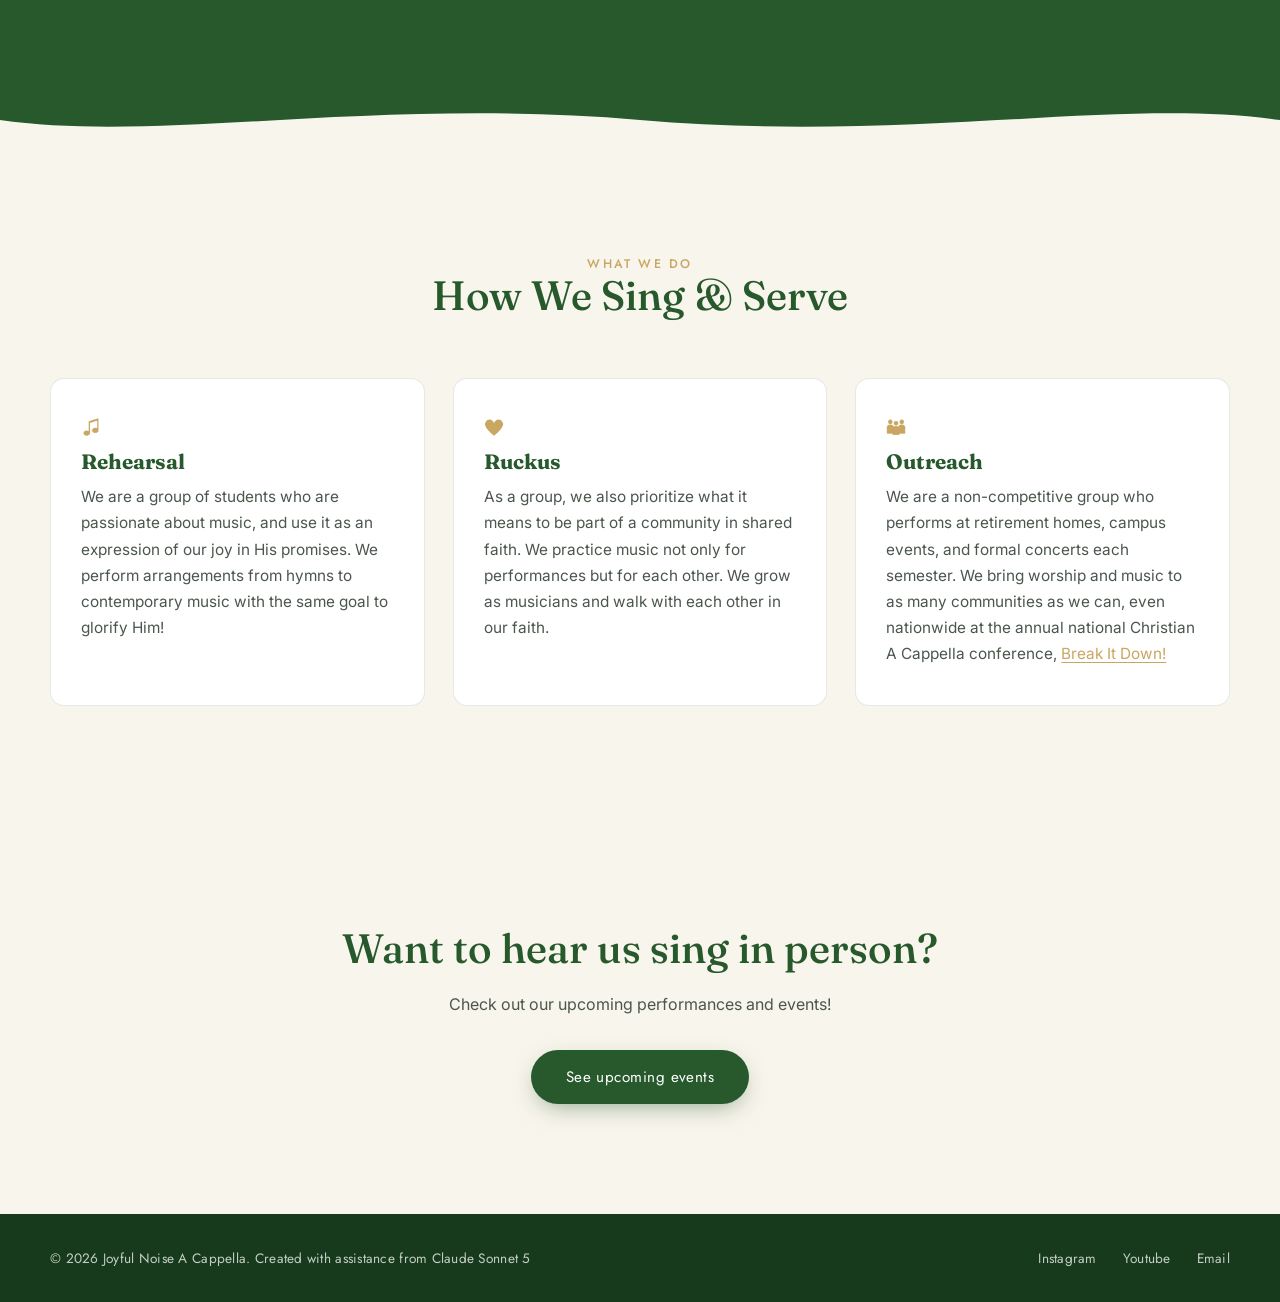
==== commit 8ac6022a: "about page info + member info" ====
--- a/about.html
+++ b/about.html
@@ -58,7 +58,7 @@
     <div class="story-copy reveal">
       <span class="eyebrow">Our Story</span>
       <h2 class="section-title">Sharing the Gospel Through Music</h2>
-      <p>Formed in October 1993, Joyful Noise was made for the purpose of glorifying God through music by singing a cappella songs in all styles of music. We are always looking to make a ruckus around Pittsburgh. You can find us sharing the gospel and singing at local nursing homes, local and national a cappella concerts, and with groups from CMU, Pitt, and beyond!</p>
+      <p>Formed in October 1993, Joyful Noise was made for the purpose of glorifying God through music by singing a cappella songs in all styles of music. As CMU's first and only Christian a cappella group, we are always looking to make a ruckus around Pittsburgh. You can find us sharing the gospel and singing at local nursing homes, local and national a cappella concerts, and with groups from CMU, Pitt, and beyond!</p>
     </div>
     <div class="story-photo reveal">
       <img src="assets/images/gallery.jpg" alt="Joyful Noise rehearsing together">
@@ -87,12 +87,12 @@
     <div class="value-card reveal">
       <span class="icon"><img src='assets/about/fellowship.png' height="20" width="20"></span>
       <h3>Ruckus</h3>
-      <p>As a group, we also prioritize what it means to be part of a community in shared faith. We practive music not only for performances but for each other. We grow as musicians and walk with each other in our faith.</p>
+      <p>As a group, we also prioritize what it means to be part of a community in shared faith. We practice music not only for performances but for each other. We grow as musicians and walk with each other in our faith.</p>
     </div>
     <div class="value-card reveal">
       <span class="icon"><img src='assets/about/community.png' height="20" width="20"></span>
       <h3>Outreach</h3>
-      <p>From retirement homes to campus events to formal concerts each semester, we bring worship and music to as many communities as we can, even nationwide at the annual national Christian A Cappella conference, <a href="https://breakitdownorg.netlify.app" class="inline-link">Break It Down!</a></p>
+      <p>We are a non-competitive group who performs at retirement homes, campus events, and formal concerts each semester. We bring worship and music to as many communities as we can, even nationwide at the annual national Christian A Cappella conference, <a href="https://breakitdownorg.netlify.app" class="inline-link">Break It Down!</a></p>
     </div>
   </div>
 </section>
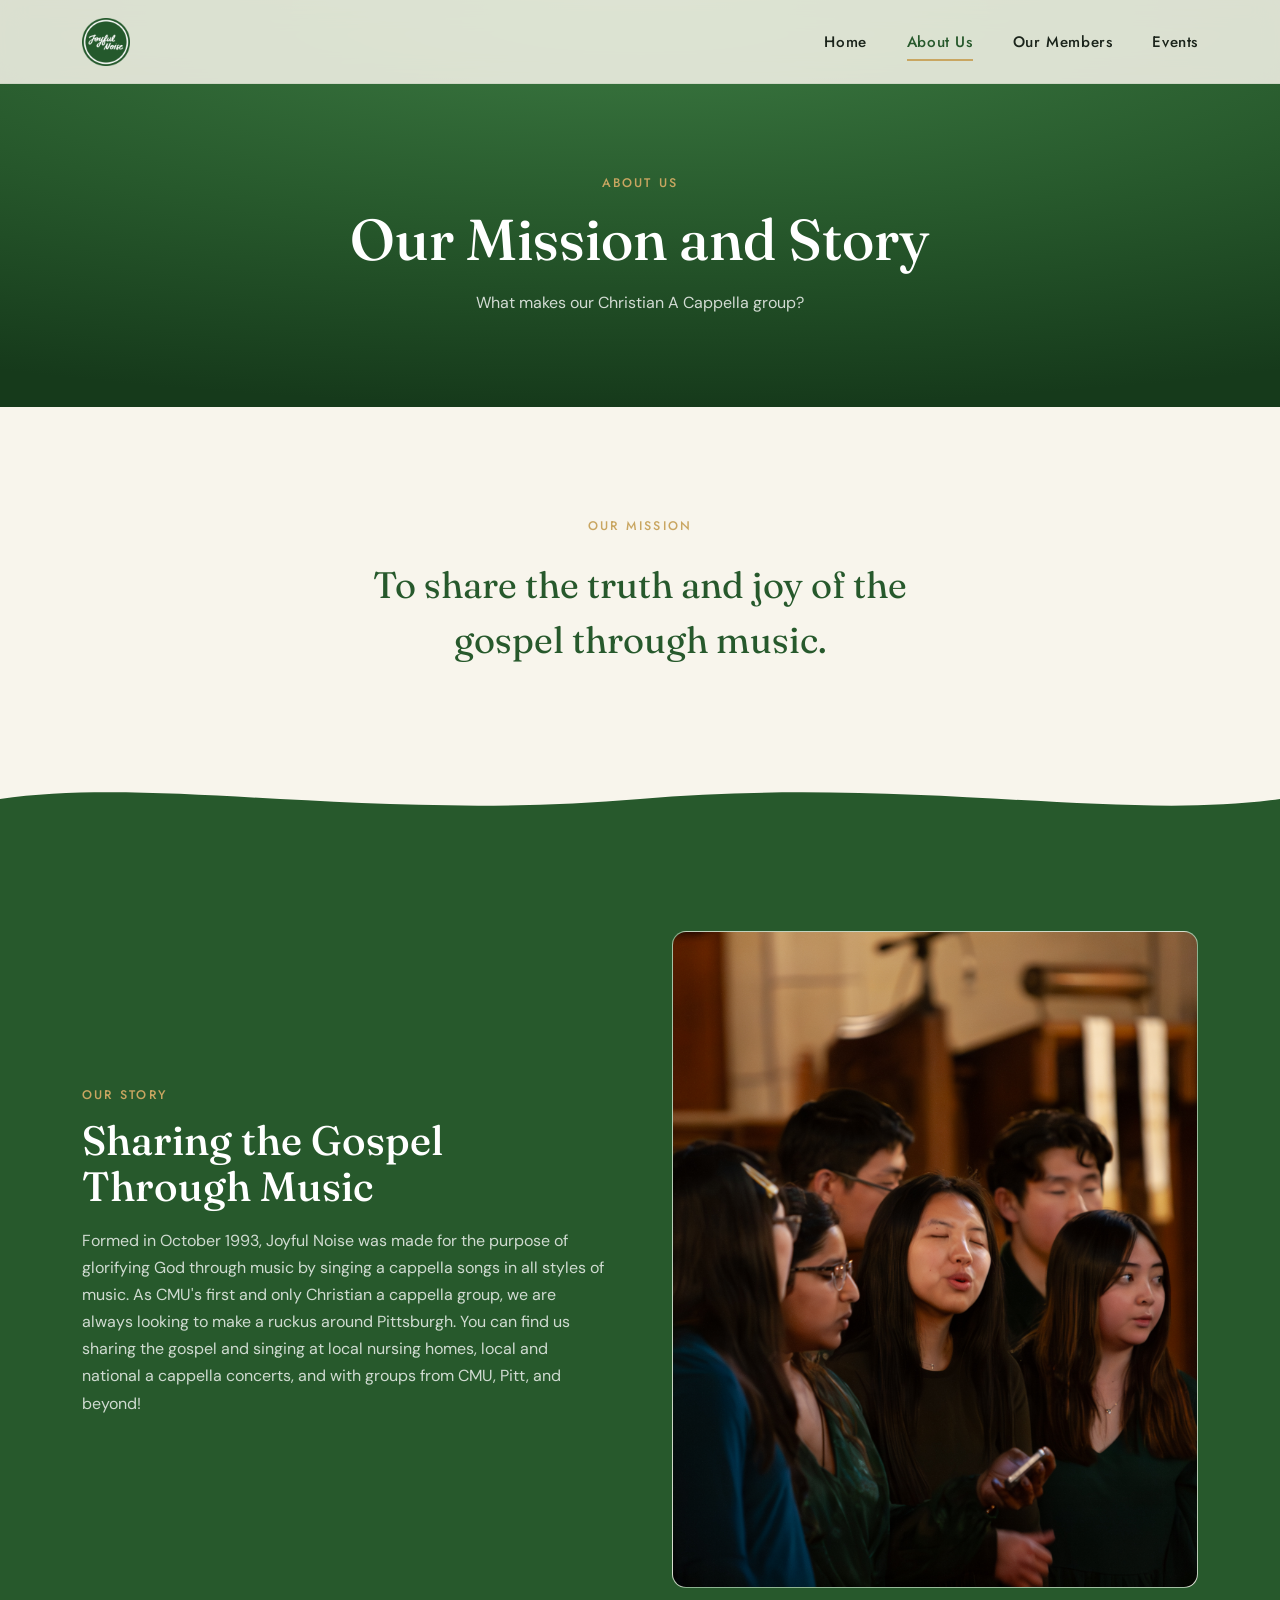
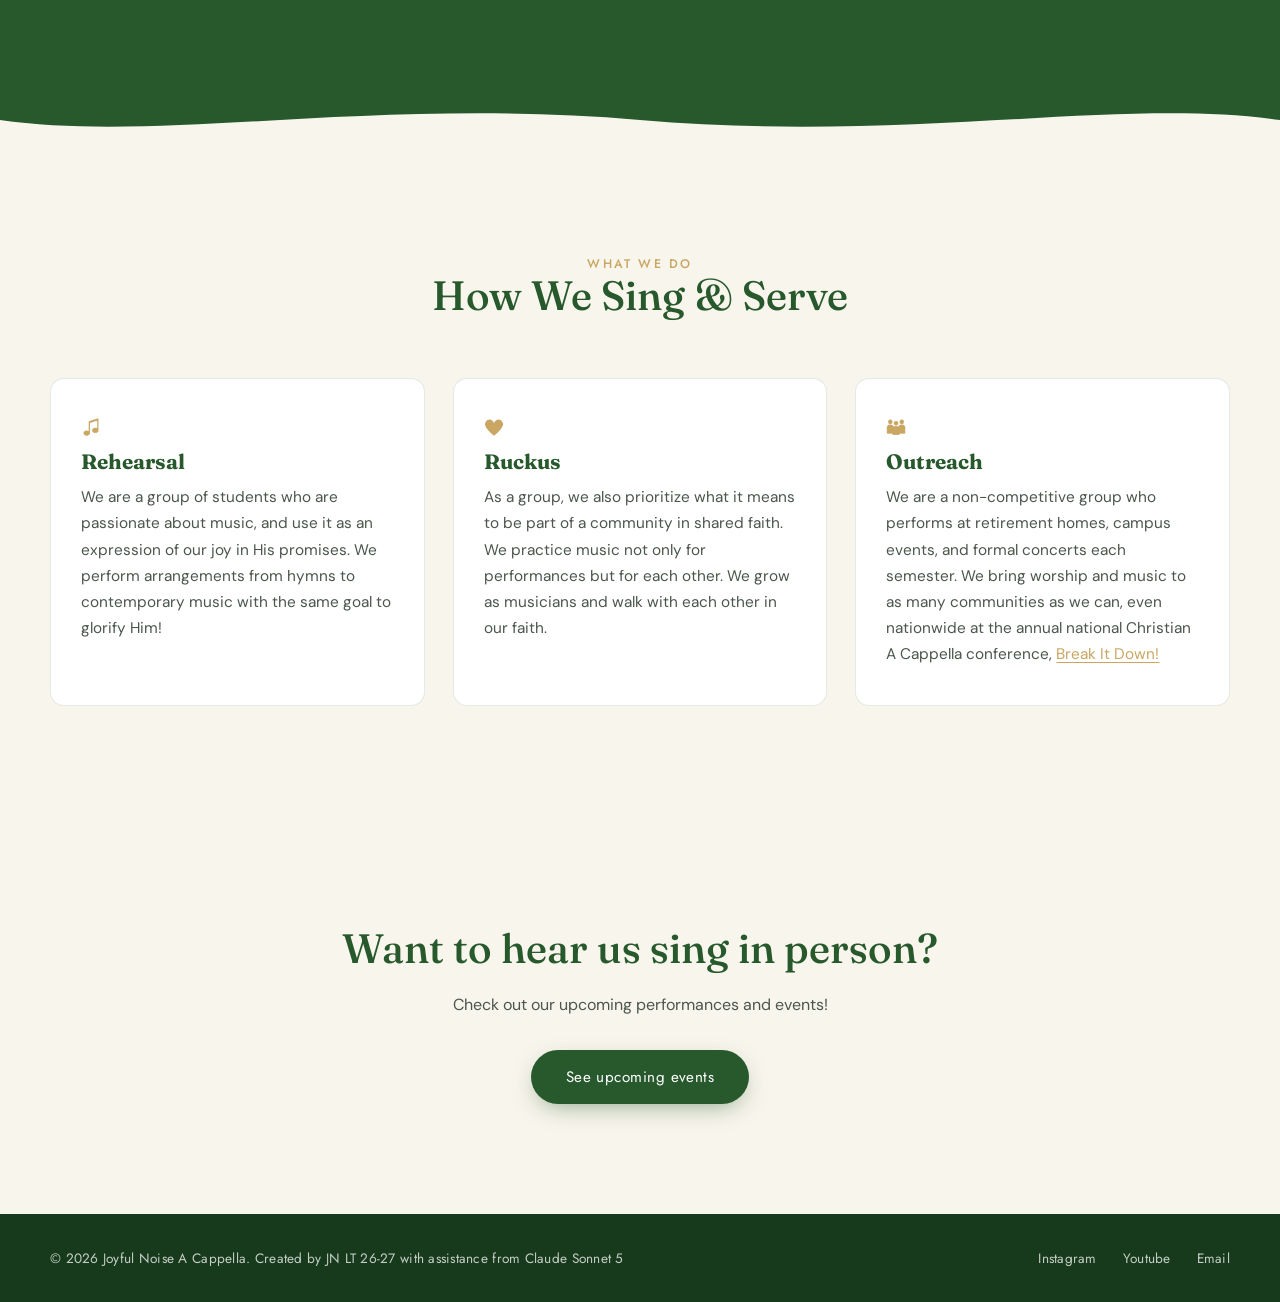
==== commit e96150c0: "footer" ====
--- a/about.html
+++ b/about.html
@@ -108,7 +108,7 @@
 
 <footer class="site-footer">
   <div class="footer-inner">
-    <span>&copy; 2026 Joyful Noise A Cappella. Created with assistance from Claude Sonnet 5</span>
+    <span>&copy; 2026 Joyful Noise A Cappella. Created by JN LT 26-27 with assistance from Claude Sonnet 5</span>
     <ul class="footer-links">
       <li><a href="https://www.instagram.com/cmujoyfulnoise?utm_source=ig_web_button_share_sheet&igsh=ZDNlZDc0MzIxNw==">Instagram</a></li>
       <li><a href="https://www.youtube.com/@CMUJoyfulNoise">Youtube</a></li>
--- a/styles.css
+++ b/styles.css
@@ -1,9 +1,4 @@
-/* ============================================================
-   JOYFUL NOISE — shared stylesheet
-   Design tokens live at the top. Everything else derives from them.
-   ============================================================ */
-
-@import url('https://fonts.googleapis.com/css2?family=Fraunces:ital,opsz,wght@0,9..144,300;0,9..144,400;0,9..144,500;0,9..144,600;0,9..144,700;1,9..144,400;1,9..144,500&family=Jost:ital,wght@0,300;0,400;0,500;0,600;1,300;1,400&family=Inter:wght@300;400;500;600;700&display=swap');
+@import url('https://fonts.googleapis.com/css2?family=Fraunces:ital,opsz,wght@0,9..144,300;0,9..144,400;0,9..144,500;0,9..144,600;0,9..144,700;1,9..144,400;1,9..144,500&family=Jost:ital,wght@0,300;0,400;0,500;0,600;1,300;1,400&family=DM+Sans:ital,opsz,wght@0,9..40,100..1000;1,9..40,100..1000&display=swap');
 
 :root{
   /* ---- color tokens ---- */
@@ -21,7 +16,7 @@
   /* ---- type tokens ---- */
   --f-display: 'Fraunces', serif;
   --f-hero:    'Jost', sans-serif;
-  --f-body:    'Inter', sans-serif;
+  --f-body:    'DM Sans', sans-serif;
 
   /* ---- layout tokens ---- */
   --nav-h: 84px;
